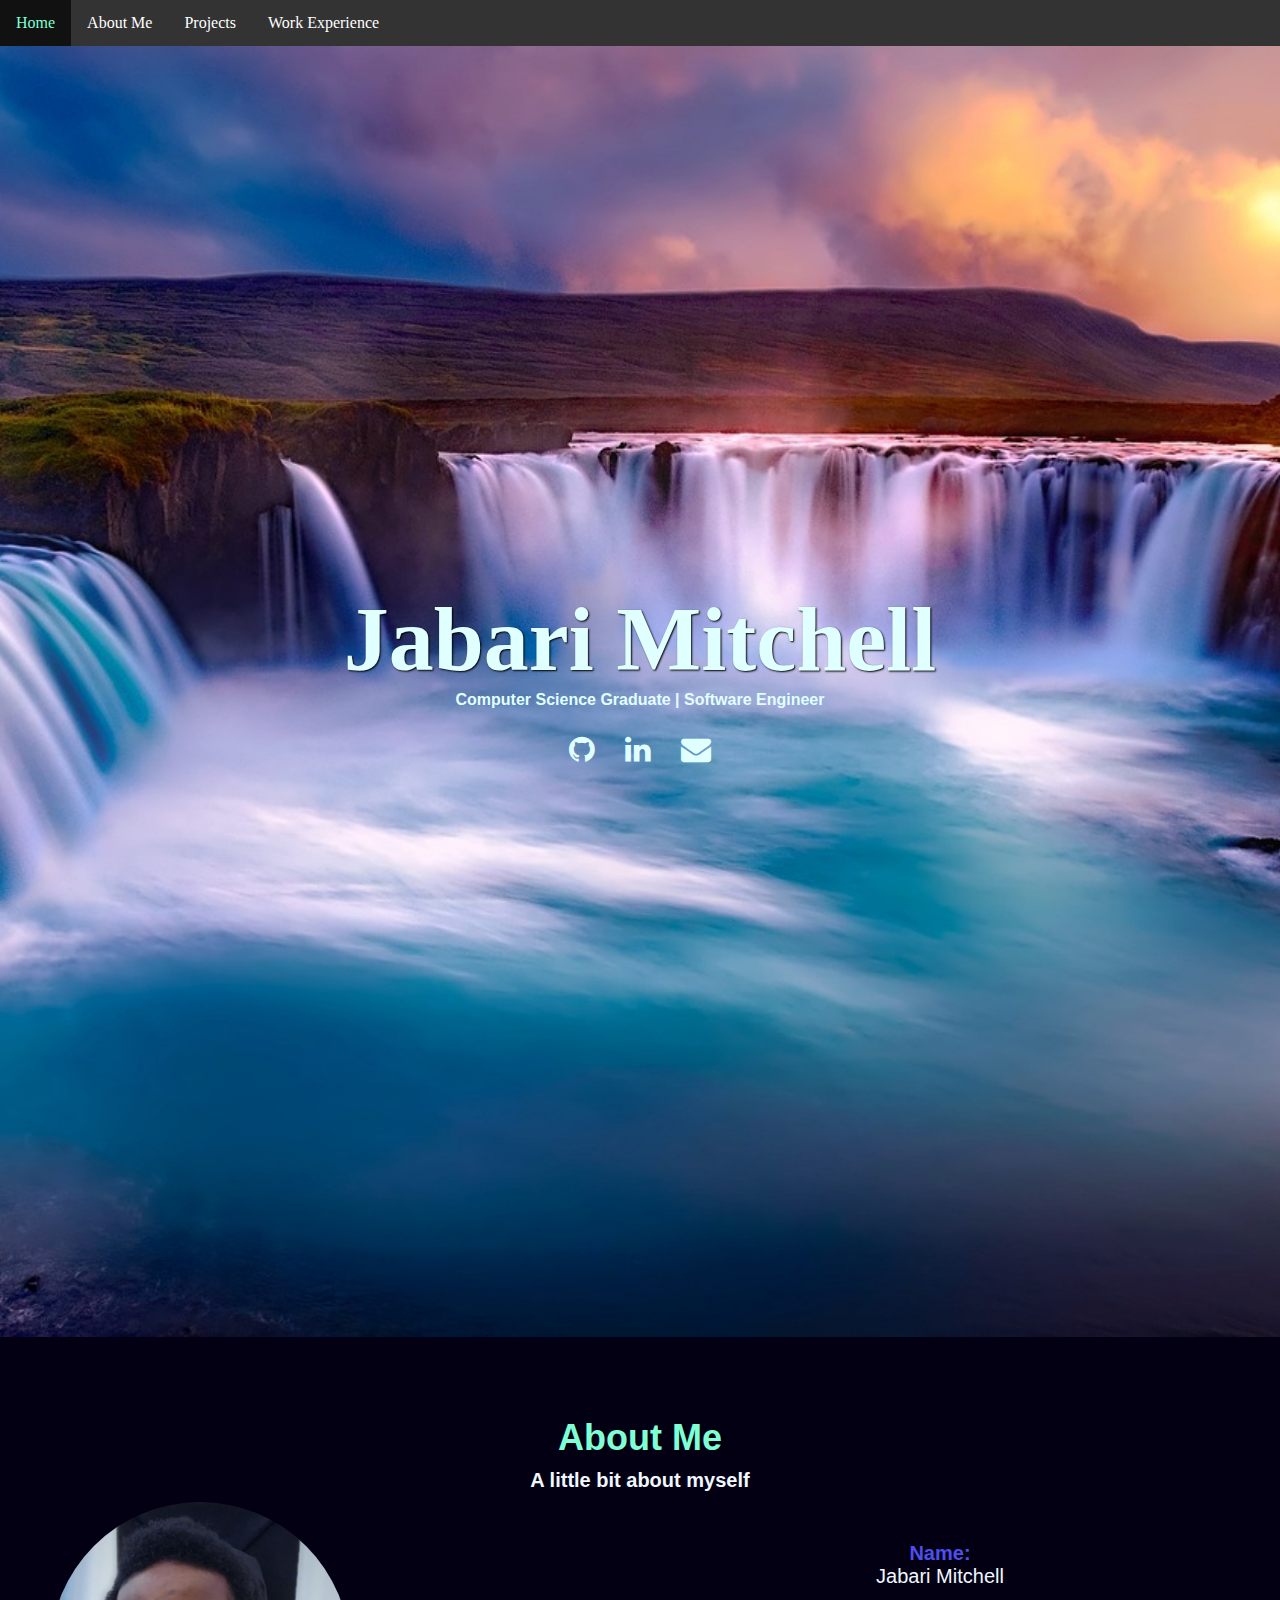
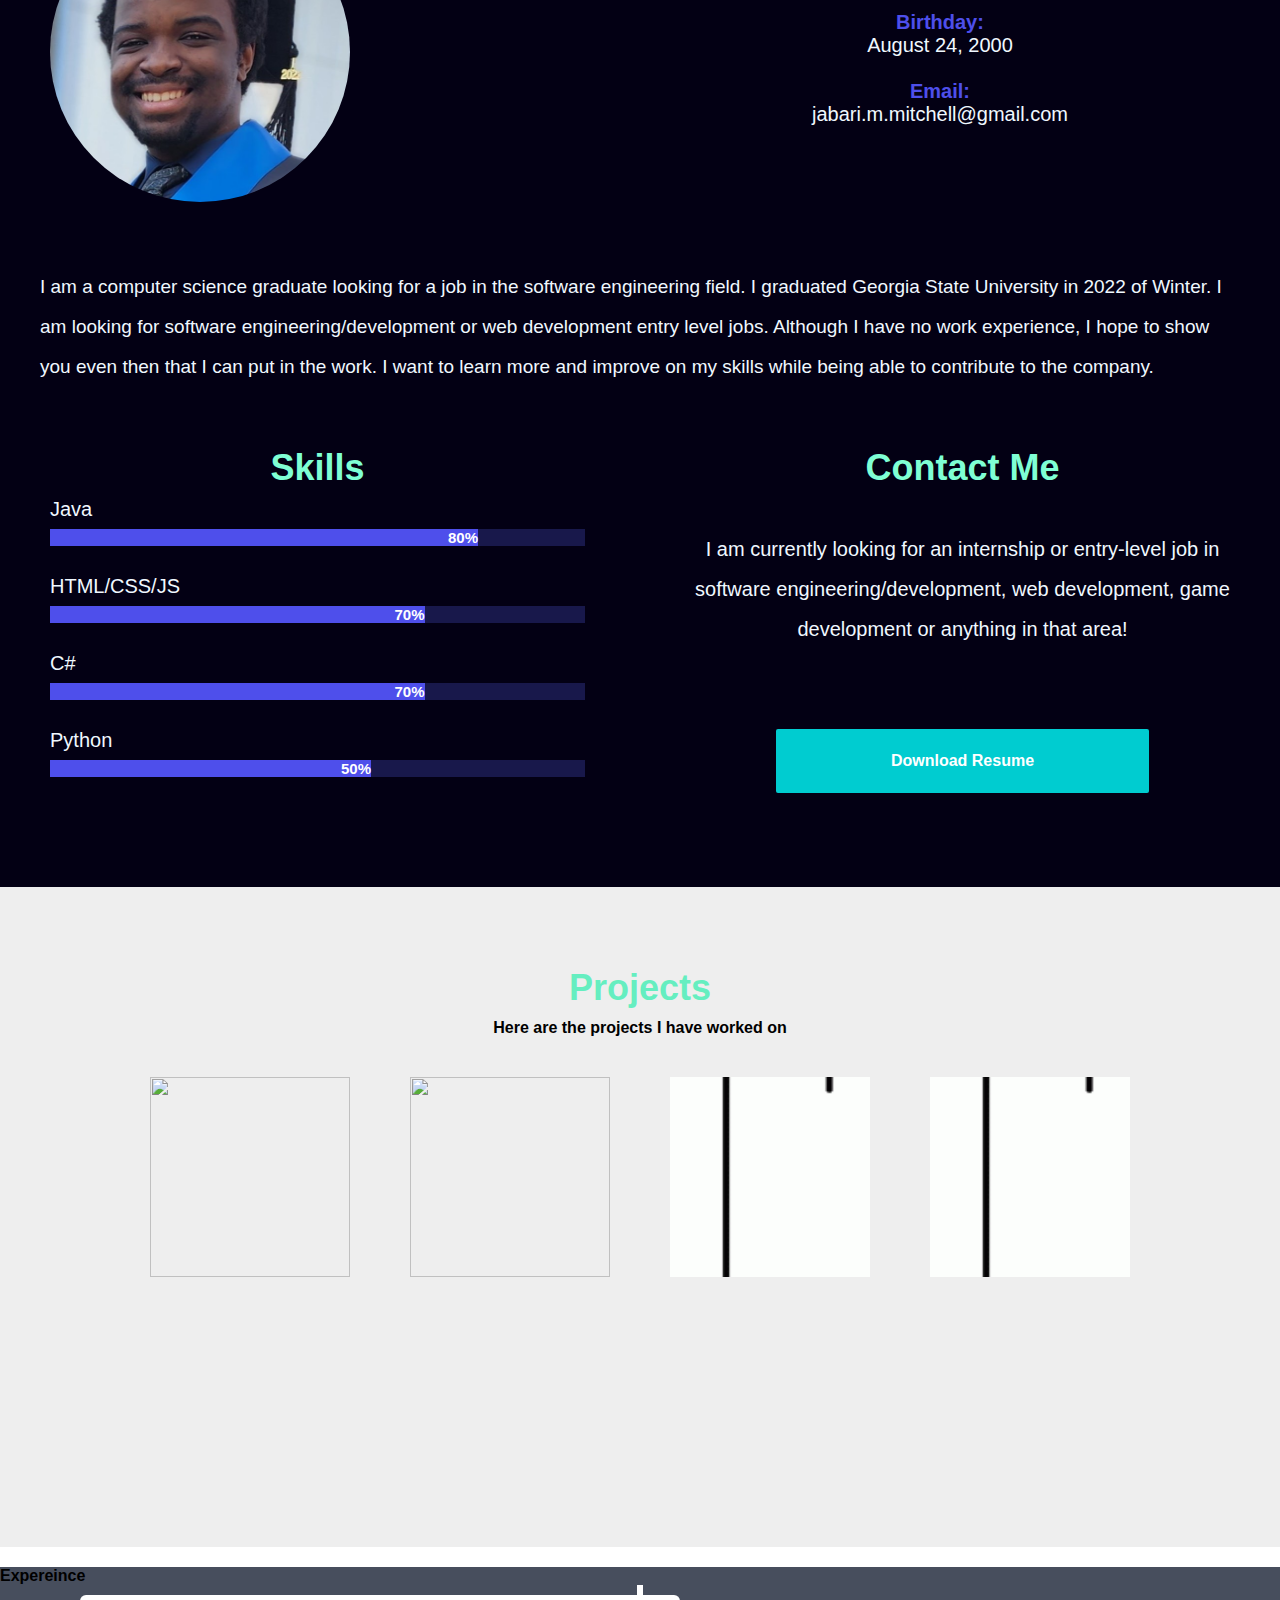
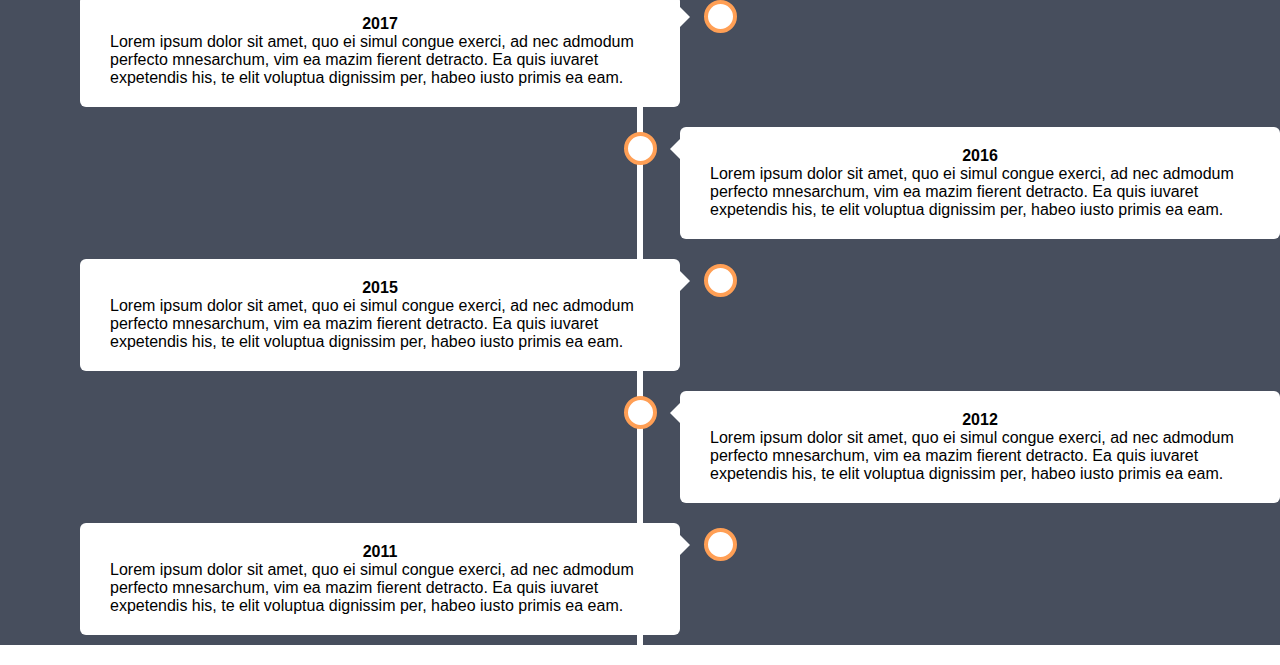
==== MainWebsite.html @ 1210f70a "first commit" ====
<!DOCTYPE html>

<html>
<head>
<!--link rel="stylesheet" href="https://www.w3schools.com/w3css/4/w3.css"-->
<meta name="viewport" content="width=device-width, initial-scale=1.0">
<link rel ="stylesheet" href ="mywebsite.css">
<link rel="stylesheet" href="https://cdnjs.cloudflare.com/ajax/libs/font-awesome/4.7.0/css/font-awesome.min.css">
<link rel="stylesheet" href="secondPage.css">
<link rel="stylesheet" href="thirdpage.css">
<link rel="stylesheet" href="fourthPage.css">

</head>
    <body>
        <!--header-->
            <ul class="navbar">
                <li><a class = "nav" href="#first">Home</a></li>
                <li><a class = "nav" href="#about">About Me</a></li>
                <li class = "dropdown"> 
                    <a class = "dropdownbutton" href="#projects">Projects</a>
                    <div class = "dropdown-list">
                        <a href = "Projects.html">Project 1</a>
                        <a href = "Projects.html">Project 2</a>
                        <a href = "Projects.html">Project 3</a>
                    </div>
                </li>
                <li> <a class = "nav" href="workExp.html">Work Experience</a></li>
            </ul>
        <!--/header-->
        <div id="first" class="firstpage" style="height: 1291px;">
            <div class= "intro">
                <h1>Jabari Mitchell</h1>
                <h3>
                    <span>Computer Science Graduate</span>
                     | 
                    <span>Software Engineer</span>
                </h3>
                <ul class="socials">
                    <li class="socials">
                        <a href = "https://github.com/jmitchell8441">
                            <i class = "fa fa-github"></i>
                        </a>
                    </li>
                    <li class="socials">
                        <a href = "https://www.linkedin.com/in/jmitchell441/">
                            <i class = "fa fa-linkedin"></i>
                        </a>
                    </li>
                    <li class="socials">
                        <a href = "mailto:jabari.m.mitchell@gmail.com">
                            <i class = "fa fa-envelope"></i>
                        </a>
                    </li>
                </ul>
            </div>

        </div>
        <!-- This is the about page -->
        <div id="about" class="secondpage" >
            <div class ="aboutme">
                <h1 style="margin-bottom: 10px;">About Me</h1>
                <h2>A little bit about myself</h2>
                    <div class="two">
                        
                        <div class="twochild"><img src="images/profile.jpg" style="height: 300px; width: 300px; border-radius: 50%;"></div>
                        <div class="twochild" style="text-align: center;">
                            <p>
                                <br>
                                <h4>Name:</h4>Jabari Mitchell<br><br>
                                <h4>Birthday: </h4>August 24, 2000<br><br>
                                <h4>Email: </h4>jabari.m.mitchell@gmail.com<br><br>
                            </p>
                        </div>
                    </div>
                    <div class="aboutinfo">
                        <p> I am a computer science graduate looking for a job in the software engineering field. 
                        I graduated Georgia State University in 2022 of Winter. I am looking for software engineering/development 
                        or web development entry level jobs. Although I have no work experience, I hope to show you even then
                        that I can put in the work. I want to learn more and improve on my skills while being able to contribute
                        to the company.</p>
                        </div>
            </div>
            <div class="aboutme">
            <div class="two">
                <div class="twochild" style="padding-right: 100px;">
                    <h1>Skills</h1>
                    <p>Java</p>
                        <div class="containerskill">
                            <div class="skill java">80%</div>
                        </div>
                        <p>HTML/CSS/JS</p>
                        <div class="containerskill">
                            <div class="skill htmlcssjs">70%</div>
                        </div>
                        <p>C#</p>
                        <div class="containerskill">
                            <div class="skill csharp">70%</div>
                        </div>
                        <p>Python</p>
                        <div class="containerskill">
                            <div class="skill python">50%</div>
                        </div>
                    </div>
                    <div class="twochild">
                        <h1>Contact Me</h1>
                        <p style="text-align:center;"> <br>I am currently looking for an internship or entry-level job in software engineering/development, web development, game development or anything in that area! <br><br><br> <a href="files/Jabari Mitchell - Resume 2.docx" title="Download Resume" class="resume" style="text-align: center;">Download Resume</a></p>
                    </div>
                    </div>
                </div>
            </div>
            <div id="projects" class="thirdpage">
                <div class="header"> 
                    <h1>Projects</h1>
                    <h2 style="margin-bottom:10px;">  Here are the projects I have worked on</h2>
                </div>
                <div class="grid">
                    <div class="gridelements">
                        <div class="projectpic">
                            <img src="images/project1.gif">
                        </div>
                        <a href="https://github.com/jmitchell8441/FInal-Project-3D-Compuiter-Graphics" target="_blank">
                            <div class="projdesc">
                                <h5>Grapple Adventure</h5>
                                <p>Unity game using C#</p>
                            </div>
                        </a>
                    </div>
                        
                    <div class="gridelements">
                        <div class="projectpic">
                            <img src="images/project2.gif">
                        </div>
                    <a href="https://github.com/jmitchell8441/15piecepuzzle" target="_blank">
                        <div class="projdesc">
                            <h5>15-Piece Puzzle</h5>
                            <p>Javascipt puzzle with multiple features</p>
                        </div>
                    </div>
                    </a>
                    <div class="gridelements">
                        <div class="projectpic"><img src="images/project3.gif"></div>
                        <a href="https://github.com/jmitchell8441/php-hangman" target="_blank">
                            <div class="projdesc">
                                <h5>PHP Hangman</h5>
                                <p>hangman game using php</p>
                            </div>
                        </a>
                    </div>
                    <div class="gridelements">
                        <div class="projectpic"><img src="images/project3.gif"></div>
                            <div class="projdesc">
                        </div>
                    </div>
                    
                    
                </div>

                

            </div>

            <div id="timelinee" class="fourthpage">
                <h1>Expereince</h1>
                <div class="timeline">
                    <div class="container left">
                      <div class="content">
                        <h2>2017</h2>
                        <p>Lorem ipsum dolor sit amet, quo ei simul congue exerci, ad nec admodum perfecto mnesarchum, vim ea mazim fierent detracto. Ea quis iuvaret expetendis his, te elit voluptua dignissim per, habeo iusto primis ea eam.</p>
                      </div>
                    </div>
                    <div class="container right">
                      <div class="content">
                        <h2>2016</h2>
                        <p>Lorem ipsum dolor sit amet, quo ei simul congue exerci, ad nec admodum perfecto mnesarchum, vim ea mazim fierent detracto. Ea quis iuvaret expetendis his, te elit voluptua dignissim per, habeo iusto primis ea eam.</p>
                      </div>
                    </div>
                    <div class="container left">
                      <div class="content">
                        <h2>2015</h2>
                        <p>Lorem ipsum dolor sit amet, quo ei simul congue exerci, ad nec admodum perfecto mnesarchum, vim ea mazim fierent detracto. Ea quis iuvaret expetendis his, te elit voluptua dignissim per, habeo iusto primis ea eam.</p>
                      </div>
                    </div>
                    <div class="container right">
                      <div class="content">
                        <h2>2012</h2>
                        <p>Lorem ipsum dolor sit amet, quo ei simul congue exerci, ad nec admodum perfecto mnesarchum, vim ea mazim fierent detracto. Ea quis iuvaret expetendis his, te elit voluptua dignissim per, habeo iusto primis ea eam.</p>
                      </div>
                    </div>
                    <div class="container left">
                      <div class="content">
                        <h2>2011</h2>
                        <p>Lorem ipsum dolor sit amet, quo ei simul congue exerci, ad nec admodum perfecto mnesarchum, vim ea mazim fierent detracto. Ea quis iuvaret expetendis his, te elit voluptua dignissim per, habeo iusto primis ea eam.</p>
                      </div>
                </div>
            </div>
        </div>
    </body>

</html>
---- mywebsite.css ----
html, body, div, span, object, iframe, h1, h2, h3, h4, h5, h6, p, blockquote, pre, abbr, address, cite, code, del, dfn, em, img, ins, kbd, q, samp, small, strong, sub, sup, var, b, i, dl, dt, dd, ol, ul, li, fieldset, form, label, legend, table, caption, tbody, tfoot, thead, tr, th, td, article, aside, canvas, details, figcaption, figure, footer, header, hgroup, menu, nav, section, summary, time, mark, audio, video {
  margin: 0;
  padding: 0;
  border: 0;
  outline: 0;
  font-size: 100%;
  vertical-align: center;
  background: transparent;
  scroll-behavior: smooth;
}

header{
  min-height: 500px;
  width: 100%;
  text-align: center;
  overflow: hidden;
  
}

ul.navbar{
  position: sticky;
  top: 0;
  list-style-type: none;
  margin: 0;
  padding: 0;
  overflow: hidden;
  width: auto;
  background-color: #333;
  text-align: center;
}
div.firstpage{
  width: 100%;
  background: black url(images/waterfall.jpg) no-repeat top center;
  background-size: cover !important;
  text-align: center;
  vertical-align: center;
  display: flex;
  align-items: center;
}
  
li {
  float: left;
}
  
.nav, .dropdownbutton{
    display: block;
    color: white;
    text-align: center;
    padding: 14px 16px;
    text-decoration: none;
  }
  
  /* Change the link color to #111 (black) on hover */
li a.nav:hover, .dropdown:hover {
    background-color: #111;
    color:aquamarine;
  }

.selected{
    background-color: #111;
    display: block;
    color: aquamarine;
    text-align: center;
    padding: 14px 16px;
    text-decoration: none;
}


  li.dropdown {
    display: inline-block;
}

.dropdown-list a {
  color: black;
  padding: 12px 16px;
  text-decoration: none;
  display: block;
  text-align: left;
}

.dropdown-list{
  display: none;
  position: absolute;
  background-color: #f9f9f9;
  min-width: 160px;
  box-shadow: 0px 8px 16px 0px rgba(0,0,0,0.2);
  z-index: 1;
}

.dropdown:hover .dropdown-list {
  display: block;
}

.dropdown-list a:hover {
  background-color: gainsboro;
  color: black;
}

.firstpage h1{
  font-size: 90px;
  font: 'Gill Sans', sans-serif;
  color:lightcyan;
  text-align: center;
  text-shadow: 1px 1px 2px black;
}
.intro{
  vertical-align: middle;
  margin-left: auto;
  margin-right: auto;
}

h3{
  color:lightcyan;
  text-align: center;
}

.btn {
  background-color: aqua;
  border: none;
  color: white;
  padding: 12px 16px;
  font-size: 16px;
  cursor: pointer;
  text-align: center;
}

ul.socials {
  margin: 24px 0;
  padding: 0;
  font-size: 30px;
  text-align: center;
  text-decoration: none;
  list-style-type: none;
  display: inline-block;
}

li.socials{
  display: inline-block;
  margin: 0 15px;
  padding: 0;
}

.socials li a{
  color:lightcyan;
  text-align: center;
  transform: translate(-50%, -50%);
}
---- secondPage.css ----
.secondpage{
    padding-top: 5rem;
    padding-bottom: 5rem;
    background-color: #030014;
    color:aliceblue;
    max-width: 100%;
    font-size: 20px;
    font-family: 'opensans-regular', sans-serif;
}



.secondpage h1, h2, h3, h4, h5{
    font-family: 'opensans-bold', sans-serif; 
    text-align: center;
}

.secondpage h1{
    font-size: 36px;
    color: aquamarine;
    text-align: center;
}

.secondpage h4{
    color: #4E4FEB;
}

.secondpage p{
    line-height: 40px;
}


.two{
    background-color:transparent;
    width:100%; 
    display:flex;
}
.personal{
    background-color: transparent;
    width: 500px;
    margin:auto;
    float: left;
}
.twocolumn{
    float:left;
    background-color: transparent;

}

.aboutme{
    background-color:transparent;
    margin: auto;
    width: 1200px;
}

.aboutinfo{
    padding-top: 50px;
    padding-bottom: 50px;
    font-size: 19px;
}

.twochild{
    float:left;
    padding: 10px;
    background-color: transparent;
    width:50%;
}

.containerskill {
    background-color: #18184b;
    width: 100%;
}

.skill {
    background-color: #4E4FEB;
    color: white;
    font-weight: bold;

    padding: .01px;
    text-align: right;
    font-size: 15px;
    margin-top: 5x;
    margin-bottom: 20px;
    margin-right: 10px;
}

.java {
    width: 80%;
}

.python {
    width: 60%;
}

.htmlcssjs{
    width: 70%;
}

.csharp{
    width: 70%;
}

.resume{
    width: 60%;
    text-decoration: none;
    border: none;
    color: #EEEEEE;
    padding: 12px 26px;
    text-align: center;
    display: inline-block;
    font-size: 16px;
    margin: 4px 2px;
    transition-duration: 0.4s;
    cursor: pointer;
    background-color: rgba(0, 255, 255, 0.801); 
    color: white;
    border-radius: 2px;
    margin: auto;
    font-weight: bold;
}
.resume:hover{
    background-color:#4E4FEB;
}
---- thirdpage.css ----
.thirdpage{
    padding-top: 5rem;
    padding-bottom: 5rem;
    background-color: #EEEEEE;
    color:black;
    max-width: 100%;
    text-align: center;
    font-family: 'Franklin Gothic Medium', 'Arial Narrow', Arial, sans-serif;
}

.thirdpage h1{
    font-size: 36px;
    color: rgb(101, 238, 192);
    text-align:center;
    margin-bottom: 10px;
}

.grid{
    max-width: 1040px;
    height: 400px;
    margin: auto;
    padding-top: 20px;
}

.gridelements{
    width:200px;
    height:200px;
    float: left;
    padding: 10px 30px;
    
}

.gridelements img{
    width: 100%;
    height: 100%;
}

.projectpic{
    position: absolute;
    width:200px;
    height:200px;
}

.projdesc{
    background-color: rgba(0, 0, 0, 0.548);
    width:200px;
    height:200px;
    position: absolute;
    opacity: 0%;
    transition-duration: 0.5s;
    z-index: 10;
    text-decoration: none;
    color:#EEEEEE;
}

.projdesc:hover{
    opacity: 100%
}
---- fourthPage.css ----
.fourthpage {
    box-sizing: border-box;
    background-color: #474e5d;
    font-family: Helvetica, sans-serif;
    margin-top:20px;
    margin-bottom:20px;
  }



  /* The actual timeline (the vertical ruler) */
  .timeline {
    position: relative;
    max-width: 1200px;
    margin: 0 auto;
  }
  
  /* The actual timeline (the vertical ruler) */
  .timeline::after {
    content: '';
    position: absolute;
    width: 6px;
    background-color: white;
    top: 0;
    bottom: 0;
    left: 50%;
    margin-left: -3px;
  }
  
  /* Container around content */
  .container {
    padding: 10px 40px;
    position: relative;
    background-color: inherit;
    width: 50%;
  }
  
  /* The circles on the timeline */
  .container::after {
    content: '';
    position: absolute;
    width: 25px;
    height: 25px;
    right: -17px;
    background-color: white;
    border: 4px solid #FF9F55;
    top: 15px;
    border-radius: 50%;
    z-index: 1;
  }
  
  /* Place the container to the left */
  .left {
    left: 0;
  }
  
  /* Place the container to the right */
  .right {
    left: 50%;
  }
  
  /* Add arrows to the left container (pointing right) */
  .left::before {
    content: " ";
    height: 0;
    position: absolute;
    top: 22px;
    width: 0;
    z-index: 1;
    right: 30px;
    border: medium solid white;
    border-width: 10px 0 10px 10px;
    border-color: transparent transparent transparent white;
  }
  
  /* Add arrows to the right container (pointing left) */
  .right::before {
    content: " ";
    height: 0;
    position: absolute;
    top: 22px;
    width: 0;
    z-index: 1;
    left: 30px;
    border: medium solid white;
    border-width: 10px 10px 10px 0;
    border-color: transparent white transparent transparent;
  }
  
  /* Fix the circle for containers on the right side */
  .right::after {
    left: -16px;
  }
  
  /* The actual content */
  .content {
    padding: 20px 30px;
    background-color: white;
    position: relative;
    border-radius: 6px;
  }
  
  /* Media queries - Responsive timeline on screens less than 600px wide */
  @media screen and (max-width: 600px) {
    /* Place the timelime to the left */
    .timeline::after {
    left: 31px;
    }
    
    /* Full-width containers */
.container {
    width: 100%;
    padding-left: 70px;
    padding-right: 25px;
}
    
    /* Make sure that all arrows are pointing leftwards */
.container::before {
    left: 60px;
    border: medium solid white;
    border-width: 10px 10px 10px 0;
    border-color: transparent white transparent transparent;
}
  
    /* Make sure all circles are at the same spot */
.left::after, .right::after {
    left: 15px;
}
    
    /* Make all right containers behave like the left ones */
.right {
    left: 0%;
}
}
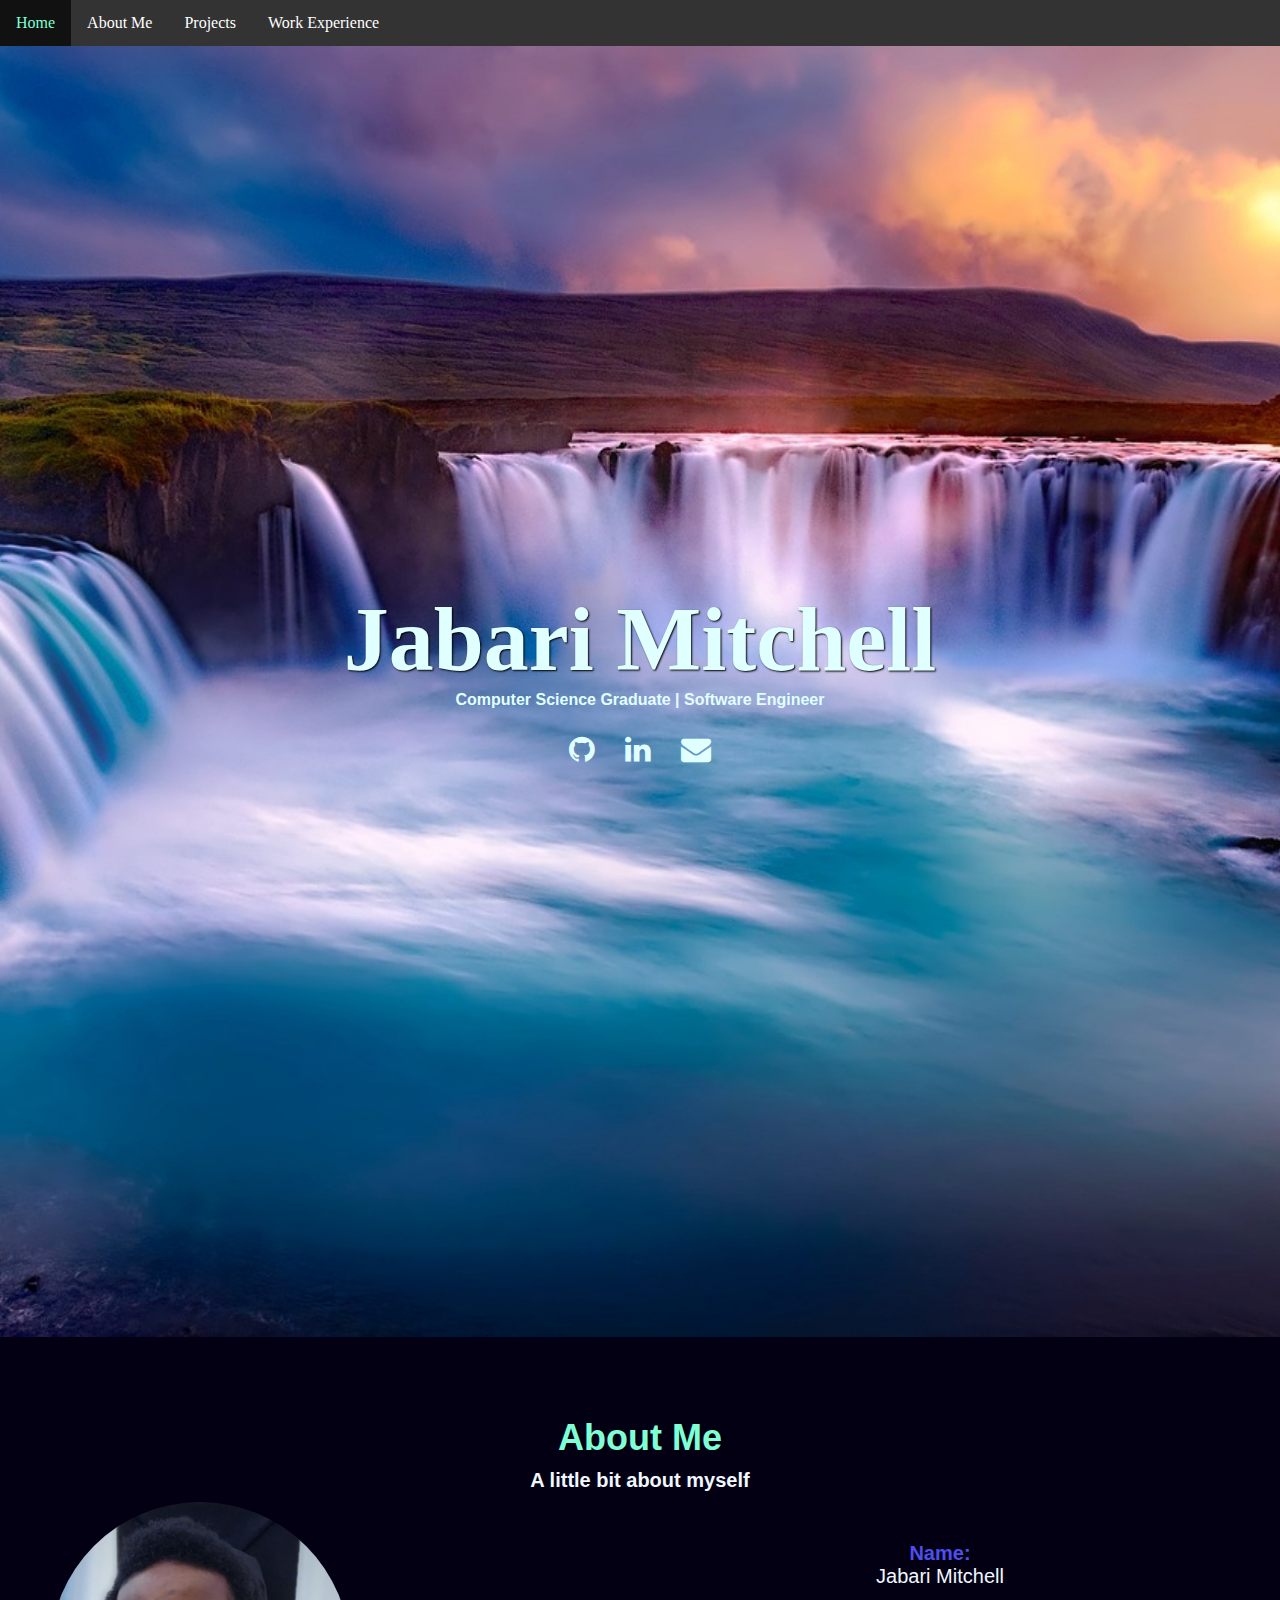
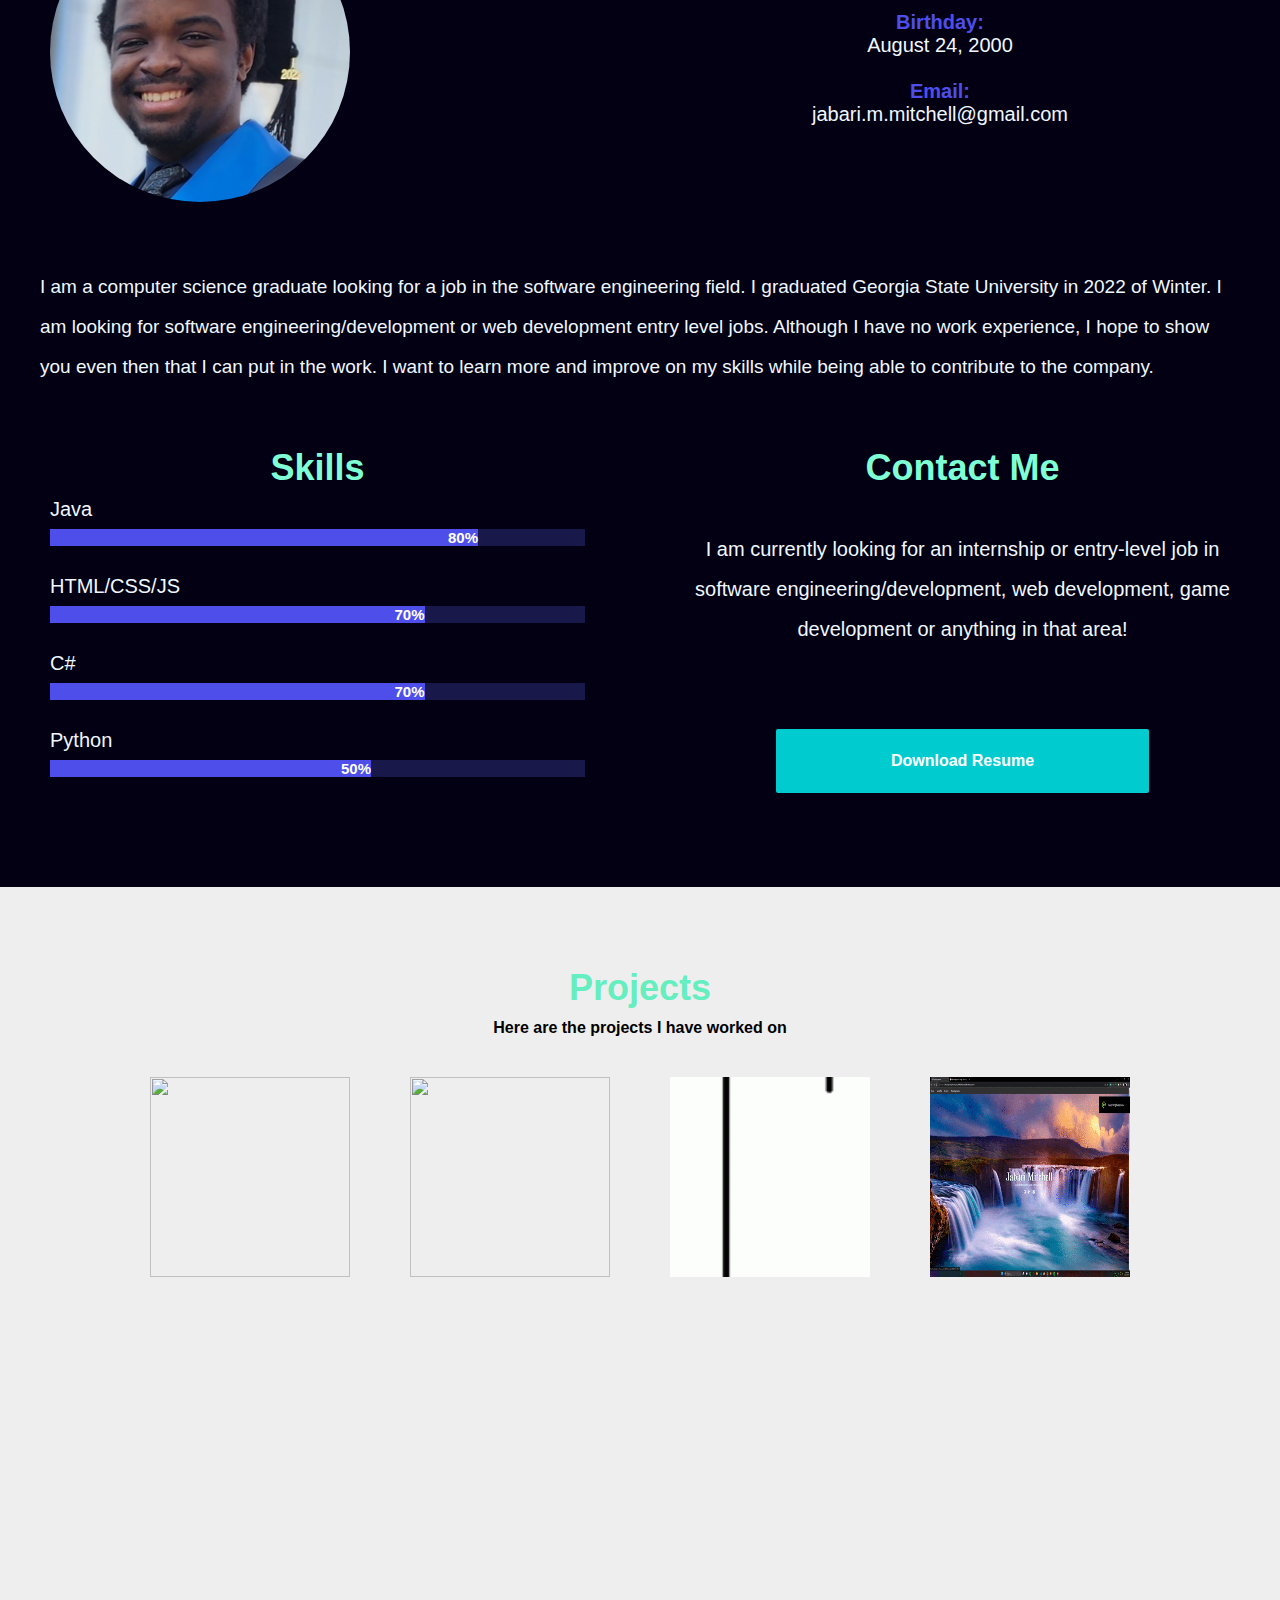
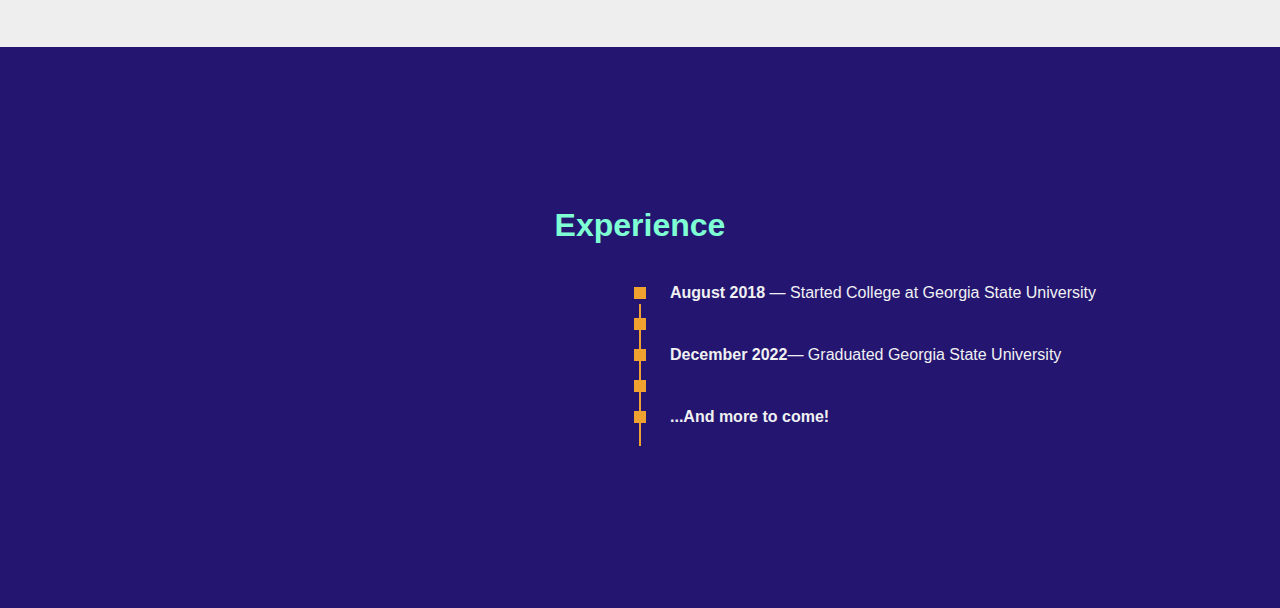
==== commit b865432f: "Finished website (for the most part)" ====
--- a/MainWebsite.html
+++ b/MainWebsite.html
@@ -108,7 +108,7 @@
                     </div>
                 </div>
             </div>
-            <div id="projects" class="thirdpage">
+            <div id="projectabs" class="thirdpage">
                 <div class="header"> 
                     <h1>Projects</h1>
                     <h2 style="margin-bottom:10px;">  Here are the projects I have worked on</h2>
@@ -147,49 +147,81 @@
                         </a>
                     </div>
                     <div class="gridelements">
-                        <div class="projectpic"><img src="images/project3.gif"></div>
+                        <div class="projectpic"><img src="images/website.gif"></div>
                             <div class="projdesc">
+                              <h5>This Website</h5>
+                              <p>Website using HTML and CSS</p>
+                            </div>
                         </div>
                     </div>
                     
                     
+                    
                 </div>
 
                 
 
             </div>
 
-            <div id="timelinee" class="fourthpage">
-                <h1>Expereince</h1>
-                <div class="timeline">
-                    <div class="container left">
-                      <div class="content">
-                        <h2>2017</h2>
-                        <p>Lorem ipsum dolor sit amet, quo ei simul congue exerci, ad nec admodum perfecto mnesarchum, vim ea mazim fierent detracto. Ea quis iuvaret expetendis his, te elit voluptua dignissim per, habeo iusto primis ea eam.</p>
+            <div id="timelines" class="fourthpage">
+                <div class="timeline-area">
+                    <div class="container">
+                      <div class="timelines">
+                        <h2>Experience</h2>
                       </div>
-                    </div>
-                    <div class="container right">
-                      <div class="content">
-                        <h2>2016</h2>
-                        <p>Lorem ipsum dolor sit amet, quo ei simul congue exerci, ad nec admodum perfecto mnesarchum, vim ea mazim fierent detracto. Ea quis iuvaret expetendis his, te elit voluptua dignissim per, habeo iusto primis ea eam.</p>
+                      <div class="all-timelines">
+                        <!--SINGLE TIMELINE-->
+                        <div class="single-timeline d-flex-2">
+                          <div class="timeline-blank"></div>
+                          <div class="timeline-text d-flex-2">
+                            <span>
+                              <h6>August 2018</h6> — Started College at Georgia State University
+                            </span>
+                            <div class="t-square"></div>
+                          </div>
+                        </div>
+                        <!--SINGLE TIMELINE-->
+                        <div class="single-timeline d-flex-2">
+                          <div class="timeline-blank"></div>
+                          <div class="timeline-text d-flex-2">
+                            <span>
+                              
+                            </span>
+                            <div class="t-square"></div>
+                          </div>
+                        </div>
+                        <!--SINGLE TIMELINE-->
+                        <div class="single-timeline d-flex-2">
+                          <div class="timeline-blank"></div>
+                          <div class="timeline-text d-flex-2">
+                            <span>
+                              <h6>December 2022 </h6>— Graduated Georgia State University
+                            </span>
+                            <div class="t-square"></div>
+                          </div>
+                        </div>
+                        <!--SINGLE TIMELINE-->
+                        <div class="single-timeline d-flex-2">
+                          <div class="timeline-blank"></div>
+                          <div class="timeline-text d-flex-2">
+                            <span>
+                              
+                            </span>
+                            <div class="t-square"></div>
+                          </div>
+                        </div>
+                        <div class="single-timeline d-flex-2">
+                          <div class="timeline-blank"></div>
+                          <div class="timeline-text d-flex-2">
+                            <span>
+                              <h6> ...And more to come!</h6>
+                            </span>
+                            <div class="t-square"></div>
+                          </div>
+                        </div>
+                        
                       </div>
                     </div>
-                    <div class="container left">
-                      <div class="content">
-                        <h2>2015</h2>
-                        <p>Lorem ipsum dolor sit amet, quo ei simul congue exerci, ad nec admodum perfecto mnesarchum, vim ea mazim fierent detracto. Ea quis iuvaret expetendis his, te elit voluptua dignissim per, habeo iusto primis ea eam.</p>
-                      </div>
-                    </div>
-                    <div class="container right">
-                      <div class="content">
-                        <h2>2012</h2>
-                        <p>Lorem ipsum dolor sit amet, quo ei simul congue exerci, ad nec admodum perfecto mnesarchum, vim ea mazim fierent detracto. Ea quis iuvaret expetendis his, te elit voluptua dignissim per, habeo iusto primis ea eam.</p>
-                      </div>
-                    </div>
-                    <div class="container left">
-                      <div class="content">
-                        <h2>2011</h2>
-                        <p>Lorem ipsum dolor sit amet, quo ei simul congue exerci, ad nec admodum perfecto mnesarchum, vim ea mazim fierent detracto. Ea quis iuvaret expetendis his, te elit voluptua dignissim per, habeo iusto primis ea eam.</p>
                       </div>
                 </div>
             </div>
--- a/mywebsite.css
+++ b/mywebsite.css
@@ -27,6 +27,7 @@
   width: auto;
   background-color: #333;
   text-align: center;
+  z-index: 10;
 }
 div.firstpage{
   width: 100%;
@@ -76,6 +77,7 @@
   text-decoration: none;
   display: block;
   text-align: left;
+  z-index: 10;
 }
 
 .dropdown-list{
--- a/thirdpage.css
+++ b/thirdpage.css
@@ -6,6 +6,9 @@
     max-width: 100%;
     text-align: center;
     font-family: 'Franklin Gothic Medium', 'Arial Narrow', Arial, sans-serif;
+    display: block;
+    overflow: auto;
+    min-height: 600px;
 }
 
 .thirdpage h1{
@@ -18,8 +21,8 @@
 .grid{
     max-width: 1040px;
     height: 400px;
-    margin: auto;
     padding-top: 20px;
+    margin:auto;
 }
 
 .gridelements{
@@ -27,7 +30,7 @@
     height:200px;
     float: left;
     padding: 10px 30px;
-    
+    position: relative;
 }
 
 .gridelements img{
@@ -48,7 +51,7 @@
     position: absolute;
     opacity: 0%;
     transition-duration: 0.5s;
-    z-index: 10;
+    z-index: 9;
     text-decoration: none;
     color:#EEEEEE;
 }
--- a/fourthPage.css
+++ b/fourthPage.css
@@ -1,134 +1,168 @@
 .fourthpage {
     box-sizing: border-box;
-    background-color: #474e5d;
+    background-color: #241571;
     font-family: Helvetica, sans-serif;
-    margin-top:20px;
-    margin-bottom:20px;
+    padding-top: 5rem;
+    padding-bottom: 5rem;
   }
-
-
-
-  /* The actual timeline (the vertical ruler) */
-  .timeline {
-    position: relative;
-    max-width: 1200px;
+  .fourthpage * {
+    margin: 0;
+    padding: 0;
+  }
+  
+  .fourthpage body {
+    background-color: #1d2123;
+    font-family: "Inter", sans-serif;
+  }
+  
+  .fourthpage ul {
+    list-style: none;
+    margin: 0 !important;
+  }
+  
+  .fourthpage a {
+    text-decoration: none !important;
+    display: inline-block;
+  }
+  
+  .fourthpage img {
+    max-width: 100%;
+  }
+  
+  .fourthpage button:focus {
+    outline: none;
+  }
+  
+  .fourthpage h1,
+  .fourthpage h2,
+  .fourthpage h3,
+  .fourthpage h4,
+  .fourthpage h5,
+  .fourthpage h6 {
+    color: black;
+    margin: 0;
+  }
+  .fourthpage p {
+    font-size: 14px;
+    line-height: 26px;
+    margin: 0;
+  }
+  .container {
+    width: 100%;
+    max-width: 1140px;
+    padding: 0 15px;
+    box-sizing: border-box;
     margin: 0 auto;
   }
-  
-  /* The actual timeline (the vertical ruler) */
-  .timeline::after {
-    content: '';
+  .timelines h2 {
+    text-align: center;
+    color: aquamarine;
+    font-weight: 600;
+    margin-bottom: 40px;
+    font-size: 32px;
+  }
+  .d-flex-2 {
+    display: flex;
+    align-items: center;
+  }
+  .timeline-area {
+    padding: 80px 0;
+  }
+  .all-timelines {
+    position: relative;
+  }
+  .all-timelines::before {
+    content: "";
     position: absolute;
-    width: 6px;
-    background-color: white;
-    top: 0;
-    bottom: 0;
-    left: 50%;
-    margin-left: -3px;
+    left: 0;
+    right: 0;
+    margin: auto;
+    height: 100%;
+    width: 2px;
+    background: #efa22f;
+    top: 20px;
+  }
+  .single-timeline {
+    margin-bottom: 22px;
+  }
+  .timeline-blank {
+    width: 50%;
+  }
+  .timeline-text {
+    width: 50%;
+    padding-left: 30px;
+    -webkit-box-sizing: border-box;
+    box-sizing: border-box;
+    position: relative;
+  }
+  .timeline-text h6 {
+    color: #f0f1f2;
+    font-weight: 900;
+    display: inline-block;
+    font-size: 1rem;
+  }
+  .timeline-text span {
+    color: #f0f1f2;
+    display: block;
+    width: 100%;
+  }
+  .single-timeline:nth-child(even) .timeline-text span {
+    text-align: right;
+  }
+  .t-square {
+    content: "";
+    position: absolute;
+    width: 12px;
+    height: 12px;
+    left: -6px;
+    background: #efa22f;
+  }
+  .single-timeline:nth-child(even) {
+    -webkit-box-orient: horizontal;
+    -webkit-box-direction: reverse;
+    -ms-flex-direction: row-reverse;
+    flex-direction: row-reverse;
+  }
+  .single-timeline:nth-child(even) .t-square {
+    right: -6px;
+    left: unset;
+  }
+  .single-timeline:nth-child(even) .timeline-text {
+    padding-left: 0;
+    padding-right: 30px;
+    text-align: right;
   }
   
-  /* Container around content */
-  .container {
-    padding: 10px 40px;
-    position: relative;
-    background-color: inherit;
-    width: 50%;
+  @media all and (max-width: 991px) {
   }
-  
-  /* The circles on the timeline */
-  .container::after {
-    content: '';
-    position: absolute;
-    width: 25px;
-    height: 25px;
-    right: -17px;
-    background-color: white;
-    border: 4px solid #FF9F55;
-    top: 15px;
-    border-radius: 50%;
-    z-index: 1;
+  @media all and (max-width: 768px) {
+    .all-timelines::before {
+      right: unset;
+      top: 0;
+    }
+    .single-timeline:nth-child(2n) .timeline-text {
+      padding-left: 30px;
+      padding-right: 0;
+      text-align: left;
+    }
+    .single-timeline:nth-child(2n) .t-square {
+      left: -6px;
+      right: unset;
+    }
+    .timeline-blank {
+      display: none;
+    }
+    .timeline-text {
+      width: 100%;
+    }
+    .single-timeline:nth-child(even) .timeline-text span {
+      text-align: left !important;
+    }
   }
-  
-  /* Place the container to the left */
-  .left {
-    left: 0;
+  @media all and (max-width: 575px) {
   }
-  
-  /* Place the container to the right */
-  .right {
-    left: 50%;
-  }
-  
-  /* Add arrows to the left container (pointing right) */
-  .left::before {
-    content: " ";
-    height: 0;
-    position: absolute;
-    top: 22px;
-    width: 0;
-    z-index: 1;
-    right: 30px;
-    border: medium solid white;
-    border-width: 10px 0 10px 10px;
-    border-color: transparent transparent transparent white;
-  }
-  
-  /* Add arrows to the right container (pointing left) */
-  .right::before {
-    content: " ";
-    height: 0;
-    position: absolute;
-    top: 22px;
-    width: 0;
-    z-index: 1;
-    left: 30px;
-    border: medium solid white;
-    border-width: 10px 10px 10px 0;
-    border-color: transparent white transparent transparent;
-  }
-  
-  /* Fix the circle for containers on the right side */
-  .right::after {
-    left: -16px;
-  }
-  
-  /* The actual content */
-  .content {
-    padding: 20px 30px;
-    background-color: white;
-    position: relative;
-    border-radius: 6px;
-  }
-  
-  /* Media queries - Responsive timeline on screens less than 600px wide */
-  @media screen and (max-width: 600px) {
-    /* Place the timelime to the left */
-    .timeline::after {
-    left: 31px;
+  @media all and (max-width: 360px) {
+    .all-timelines::before {
+      top: 32px;
     }
-    
-    /* Full-width containers */
-.container {
-    width: 100%;
-    padding-left: 70px;
-    padding-right: 25px;
-}
-    
-    /* Make sure that all arrows are pointing leftwards */
-.container::before {
-    left: 60px;
-    border: medium solid white;
-    border-width: 10px 10px 10px 0;
-    border-color: transparent white transparent transparent;
-}
-  
-    /* Make sure all circles are at the same spot */
-.left::after, .right::after {
-    left: 15px;
-}
-    
-    /* Make all right containers behave like the left ones */
-.right {
-    left: 0%;
-}
-}+  }